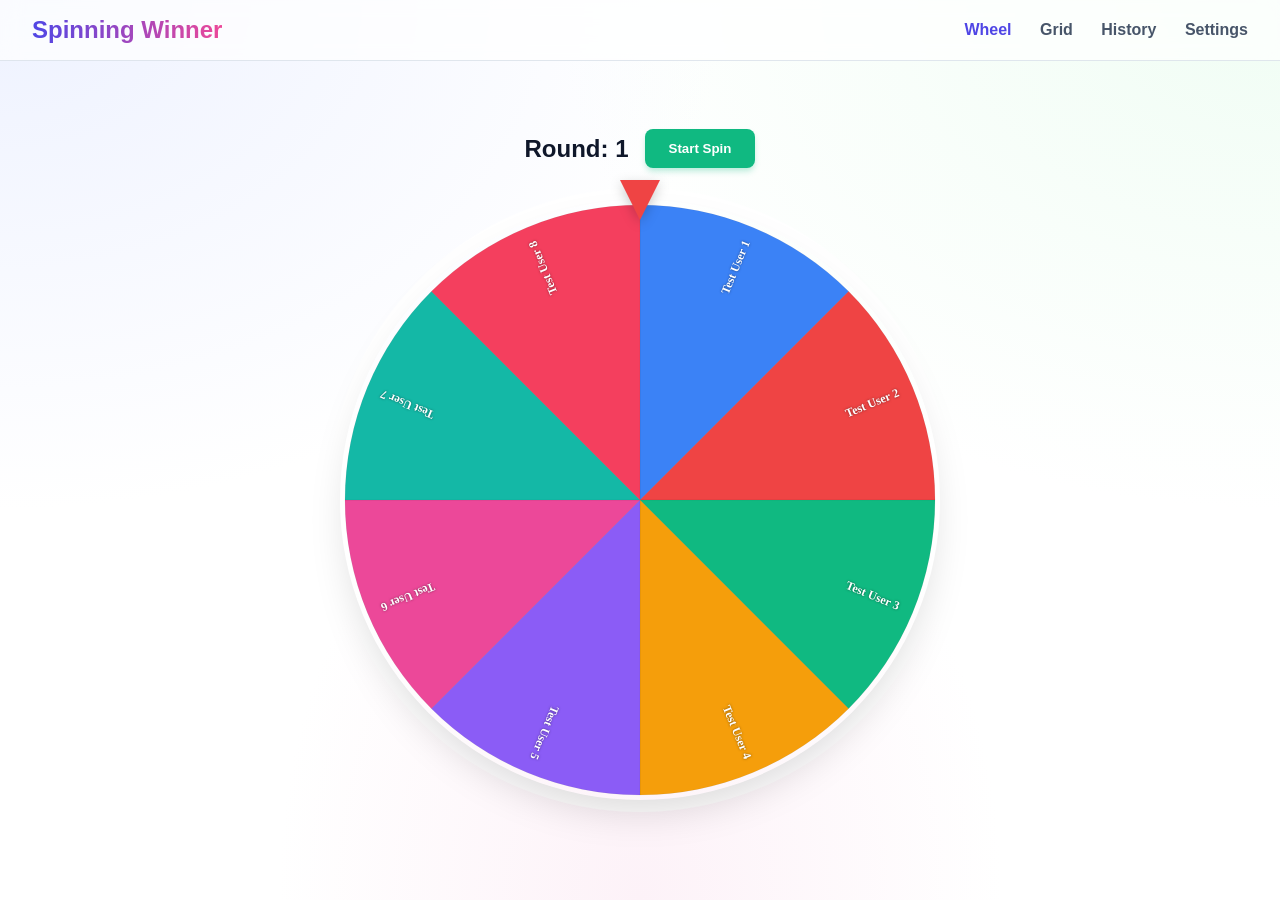
==== index.html @ afdceb6d "Add files via upload" ====
<!DOCTYPE html>
<html lang="en">

<head>
  <meta charset="UTF-8">
  <meta name="viewport" content="width=device-width, initial-scale=1.0">
  <title>Lucky Draw</title>
  <link rel="stylesheet" href="style.css">
</head>

<body>
  <nav class="navbar">
    <h1>Spinning Winner</h1>
    <div class="nav-links">
      <a href="index.html" class="active">Wheel</a>
      <a href="grid.html">Grid</a>
      <a href="history.html">History</a>
      <a href="settings.html">Settings</a>
    </div>
  </nav>

  <main>
    <div class="wheel-container">
      <div class="controls" style="margin-bottom: 2rem;">
        <h2 id="roundDisplay">Round: 1</h2>
        <button id="startBtn" class="success">Start Spin</button>
      </div>

      <div class="wheel-wrapper">
        <div class="pointer"></div>
        <canvas id="wheelCanvas" width="1200" height="1200"></canvas>
      </div>
    </div>
  </main>

  <div class="modal-overlay" id="winnerModal">
    <div class="modal-content">
      <h2>WE HAVE A WINNER!</h2>
      <p style="font-size: 1.5rem; color: var(--text-muted); margin-bottom: 0.5rem;">Congratulations to</p>
      <p id="winnerName"
        style="font-size: 4rem; font-weight: bold; margin-bottom: 2rem; color: var(--text-main); text-shadow: 0 4px 10px rgba(0,0,0,0.1);">
      </p>
      <button id="closeModalBtn" class="success"
        style="font-size: 1.2rem; padding: 1rem 3rem; background: var(--primary); box-shadow: 0 4px 15px rgba(79, 70, 229, 0.4);">Next
        Round ➔</button>
    </div>
  </div>

  <script src="db.js"></script>
  <script src="wheel.js"></script>
</body>

</html>
---- style.css ----
:root {
  --bg-color: #f8fafc;
  --text-main: #0f172a;
  --text-muted: #475569;
  --glass-bg: rgba(255, 255, 255, 0.7);
  --glass-border: rgba(203, 213, 225, 0.6);
  --primary: #4f46e5;
  --primary-hover: #4338ca;
  --danger: #ef4444;
  --danger-hover: #dc2626;
  --success: #10b981;
}

* {
  box-sizing: border-box;
  margin: 0;
  padding: 0;
  font-family: 'Inter', -apple-system, BlinkMacSystemFont, "Segoe UI", Roboto, sans-serif;
}

body {
  background-color: #ffffff;
  color: var(--text-main);
  min-height: 100vh;
  display: flex;
  flex-direction: column;
  background-image: 
    radial-gradient(at 0% 0%, rgba(238, 242, 255, 1) 0, transparent 40%),
    radial-gradient(at 100% 0%, rgba(240, 253, 244, 1) 0, transparent 40%),
    radial-gradient(at 50% 100%, rgba(253, 242, 248, 1) 0, transparent 40%);
  background-attachment: fixed;
}

.navbar {
  display: flex;
  justify-content: space-between;
  align-items: center;
  padding: 1rem 2rem;
  background: var(--glass-bg);
  backdrop-filter: blur(10px);
  border-bottom: 1px solid var(--glass-border);
}

.navbar h1 {
  font-size: 1.5rem;
  font-weight: 800;
  background: linear-gradient(to right, #4f46e5, #ec4899);
  -webkit-background-clip: text;
  -webkit-text-fill-color: transparent;
}

.nav-links a {
  color: var(--text-muted);
  text-decoration: none;
  margin-left: 1.5rem;
  font-weight: 600;
  transition: color 0.2s;
}

.nav-links a:hover, .nav-links a.active {
  color: var(--primary);
}

main {
  flex: 1;
  padding: 2rem;
  display: flex;
  flex-direction: column;
}

.glass-panel {
  background: var(--glass-bg);
  backdrop-filter: blur(12px);
  border: 1px solid rgba(255, 255, 255, 1);
  border-radius: 16px;
  padding: 2rem;
  box-shadow: 0 10px 15px -3px rgba(0, 0, 0, 0.05), 0 4px 6px -2px rgba(0, 0, 0, 0.025);
}

button {
  background: var(--primary);
  color: white;
  border: none;
  padding: 0.75rem 1.5rem;
  border-radius: 8px;
  font-weight: 600;
  cursor: pointer;
  transition: all 0.2s;
  box-shadow: 0 4px 6px -1px rgba(79, 70, 229, 0.3);
}

button:hover {
  background: var(--primary-hover);
  transform: translateY(-2px);
  box-shadow: 0 10px 15px -3px rgba(79, 70, 229, 0.4);
}

button:active {
  transform: translateY(0);
}

button.danger { 
  background: var(--danger); 
  box-shadow: 0 4px 6px -1px rgba(239, 68, 68, 0.3);
}
button.danger:hover { 
  background: var(--danger-hover); 
  box-shadow: 0 10px 15px -3px rgba(239, 68, 68, 0.4);
}
button.success { 
  background: var(--success); 
  box-shadow: 0 4px 6px -1px rgba(16, 185, 129, 0.3);
}
button.success:hover {
  box-shadow: 0 10px 15px -3px rgba(16, 185, 129, 0.4);
}

input[type="text"], input[type="number"], select, textarea {
  width: 100%;
  padding: 0.75rem;
  background: #ffffff;
  border: 1px solid var(--glass-border);
  border-radius: 8px;
  color: var(--text-main);
  font-size: 1rem;
  outline: none;
  transition: all 0.2s;
  box-shadow: inset 0 2px 4px 0 rgba(0, 0, 0, 0.02);
}

input:focus, select:focus, textarea:focus {
  border-color: var(--primary);
  box-shadow: 0 0 0 3px rgba(79, 70, 229, 0.2);
}

/* Wheel Page specific */
.wheel-container {
  display: flex;
  flex-direction: column;
  align-items: center;
  justify-content: center;
  flex: 1;
  position: relative;
}

.wheel-wrapper {
  position: relative;
  width: 600px;
  height: 600px;
  margin-bottom: 2rem;
}

#wheelCanvas {
  width: 100%;
  height: 100%;
  border-radius: 50%;
  box-shadow: 0 20px 40px -10px rgba(0, 0, 0, 0.15), 0 0 0 12px rgba(255,255,255,0.9);
}

.pointer {
  position: absolute;
  top: -20px;
  left: 50%;
  transform: translateX(-50%);
  width: 0;
  height: 0;
  border-left: 20px solid transparent;
  border-right: 20px solid transparent;
  border-top: 40px solid #ef4444;
  z-index: 100;
  filter: drop-shadow(0 4px 6px rgba(0,0,0,0.2));
}

.controls {
  display: flex;
  gap: 1rem;
  align-items: center;
}

.round-display {
  font-size: 1.25rem;
  font-weight: bold;
  color: var(--text-muted);
}

/* Modal */
.modal-overlay {
  position: fixed;
  top: 0; left: 0; right: 0; bottom: 0;
  background: rgba(15, 23, 42, 0.4);
  backdrop-filter: blur(8px);
  display: flex;
  align-items: center;
  justify-content: center;
  z-index: 1000;
  opacity: 0;
  pointer-events: none;
  transition: opacity 0.3s;
}

.modal-overlay.active {
  opacity: 1;
  pointer-events: all;
}

.modal-content {
  background: #ffffff;
  border: 1px solid rgba(255,255,255,1);
  border-radius: 24px;
  padding: 4rem;
  text-align: center;
  transform: scale(0.9);
  transition: transform 0.4s cubic-bezier(0.175, 0.885, 0.32, 1.275);
  box-shadow: 0 25px 50px -12px rgba(0, 0, 0, 0.15);
}

.modal-overlay.active .modal-content {
  transform: scale(1);
}

.modal-content h2 {
  font-size: 3rem;
  margin-bottom: 1rem;
  background: linear-gradient(to right, #4f46e5, #ec4899);
  -webkit-background-clip: text;
  -webkit-text-fill-color: transparent;
}

/* Settings Grid */
.settings-grid {
  display: grid;
  grid-template-columns: 1fr 1fr;
  gap: 2rem;
  max-width: 1200px;
  margin: 0 auto;
  width: 100%;
}

.settings-section {
  display: flex;
  flex-direction: column;
  gap: 1rem;
}

.settings-section h2 {
  font-size: 1.25rem;
  padding-bottom: 0.5rem;
  border-bottom: 1px solid var(--glass-border);
}

.form-group {
  display: flex;
  flex-direction: column;
  gap: 0.5rem;
  position: relative;
}

.form-group label {
  font-size: 0.875rem;
  font-weight: 500;
  color: var(--text-main);
}

.participant-list {
  max-height: 400px;
  overflow-y: auto;
  background: #f8fafc;
  border: 1px solid var(--glass-border);
  border-radius: 8px;
}

.participant-item {
  display: flex;
  justify-content: space-between;
  align-items: center;
  padding: 0.75rem 1rem;
  border-bottom: 1px solid var(--glass-border);
}
.participant-item:last-child {
  border-bottom: none;
}

.participant-actions button {
  padding: 0.25rem 0.75rem;
  font-size: 0.75rem;
  box-shadow: none;
}
.participant-actions button:hover {
  box-shadow: 0 2px 4px rgba(0,0,0,0.1);
  transform: translateY(-1px);
}

.rigged-list {
  margin-top: 1rem;
}

.rigged-item {
  display: flex;
  justify-content: space-between;
  background: #eff6ff;
  border: 1px solid #bfdbfe;
  padding: 0.75rem;
  border-radius: 8px;
  margin-bottom: 0.5rem;
}

.search-results {
  max-height: 200px;
  overflow-y: auto;
  margin-top: 0.5rem;
  background: white;
  border: 1px solid var(--glass-border);
  border-radius: 8px;
  display: none;
  box-shadow: 0 10px 15px -3px rgba(0, 0, 0, 0.1);
  z-index: 10;
  position: absolute;
  width: 100%;
}

.search-results-container {
  position: relative;
}

.search-results.active {
  display: block;
}
.search-result-item {
  padding: 0.5rem 1rem;
  cursor: pointer;
}
.search-result-item:hover {
  background: #f1f5f9;
}

/* Matrix Layout css */
.matrix-container {
  display: flex;
  flex-direction: column;
  align-items: center;
  flex: 1;
}

.matrix-grid {
  display: grid;
  grid-template-columns: repeat(auto-fill, minmax(140px, 1fr));
  gap: 0.5rem;
  width: 100%;
  max-width: 1400px;
  background: #f1f5f9;
  padding: 1.5rem;
  border-radius: 16px;
  border: 1px solid var(--glass-border);
  box-shadow: inset 0 2px 4px rgba(0,0,0,0.05);
  max-height: 70vh;
  overflow-y: auto;
  align-content: start;
}

.matrix-grid::-webkit-scrollbar {
  width: 10px;
}
.matrix-grid::-webkit-scrollbar-track {
  background: transparent;
}
.matrix-grid::-webkit-scrollbar-thumb {
  background: #cbd5e1;
  border-radius: 5px;
}
.matrix-grid::-webkit-scrollbar-thumb:hover {
  background: #94a3b8;
}

.grid-cell {
  background: #ffffff;
  border: 1px solid #e2e8f0;
  border-radius: 8px;
  height: 40px;
  display: flex;
  align-items: center;
  justify-content: center;
  font-size: 0.8rem;
  font-weight: 600;
  color: var(--text-main);
  overflow: hidden;
  text-overflow: ellipsis;
  white-space: nowrap;
  padding: 0 0.5rem;
  transition: all 0.2s;
  box-shadow: 0 1px 3px rgba(0,0,0,0.05);
}

.grid-cell.active {
  background: var(--primary);
  color: #fff;
  border-color: #4f46e5;
  box-shadow: 0 10px 15px -3px rgba(79, 70, 229, 0.4);
  transform: scale(1.1);
  z-index: 10;
}

.grid-cell.winner {
  background: linear-gradient(135deg, #f59e0b, #fbbf24);
  color: #fff;
  border-color: #f59e0b;
  box-shadow: 0 0 20px rgba(245, 158, 11, 0.5);
  animation: pulseWinner 1s infinite alternate;
}

@keyframes pulseWinner {
  from { transform: scale(1.05); box-shadow: 0 0 15px rgba(245, 158, 11, 0.4); }
  to { transform: scale(1.15); box-shadow: 0 0 30px rgba(245, 158, 11, 0.8); }
}
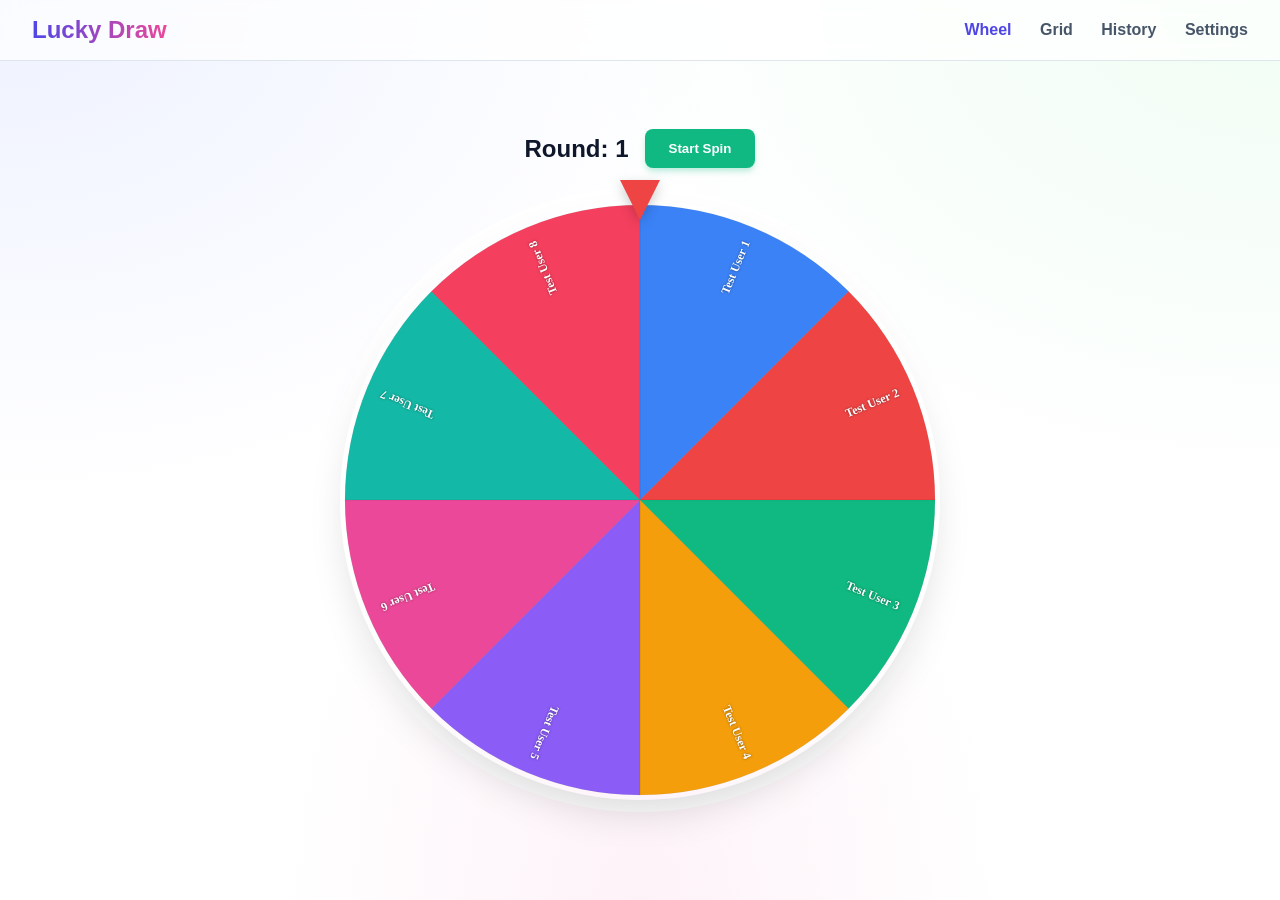
==== commit ba6088ea: "Change header from 'Spinning Winner' to 'Lucky Draw'" ====
--- a/index.html
+++ b/index.html
@@ -10,7 +10,7 @@
 
 <body>
   <nav class="navbar">
-    <h1>Spinning Winner</h1>
+    <h1>Lucky Draw</h1>
     <div class="nav-links">
       <a href="index.html" class="active">Wheel</a>
       <a href="grid.html">Grid</a>
@@ -50,4 +50,4 @@
   <script src="wheel.js"></script>
 </body>
 
-</html>+</html>
